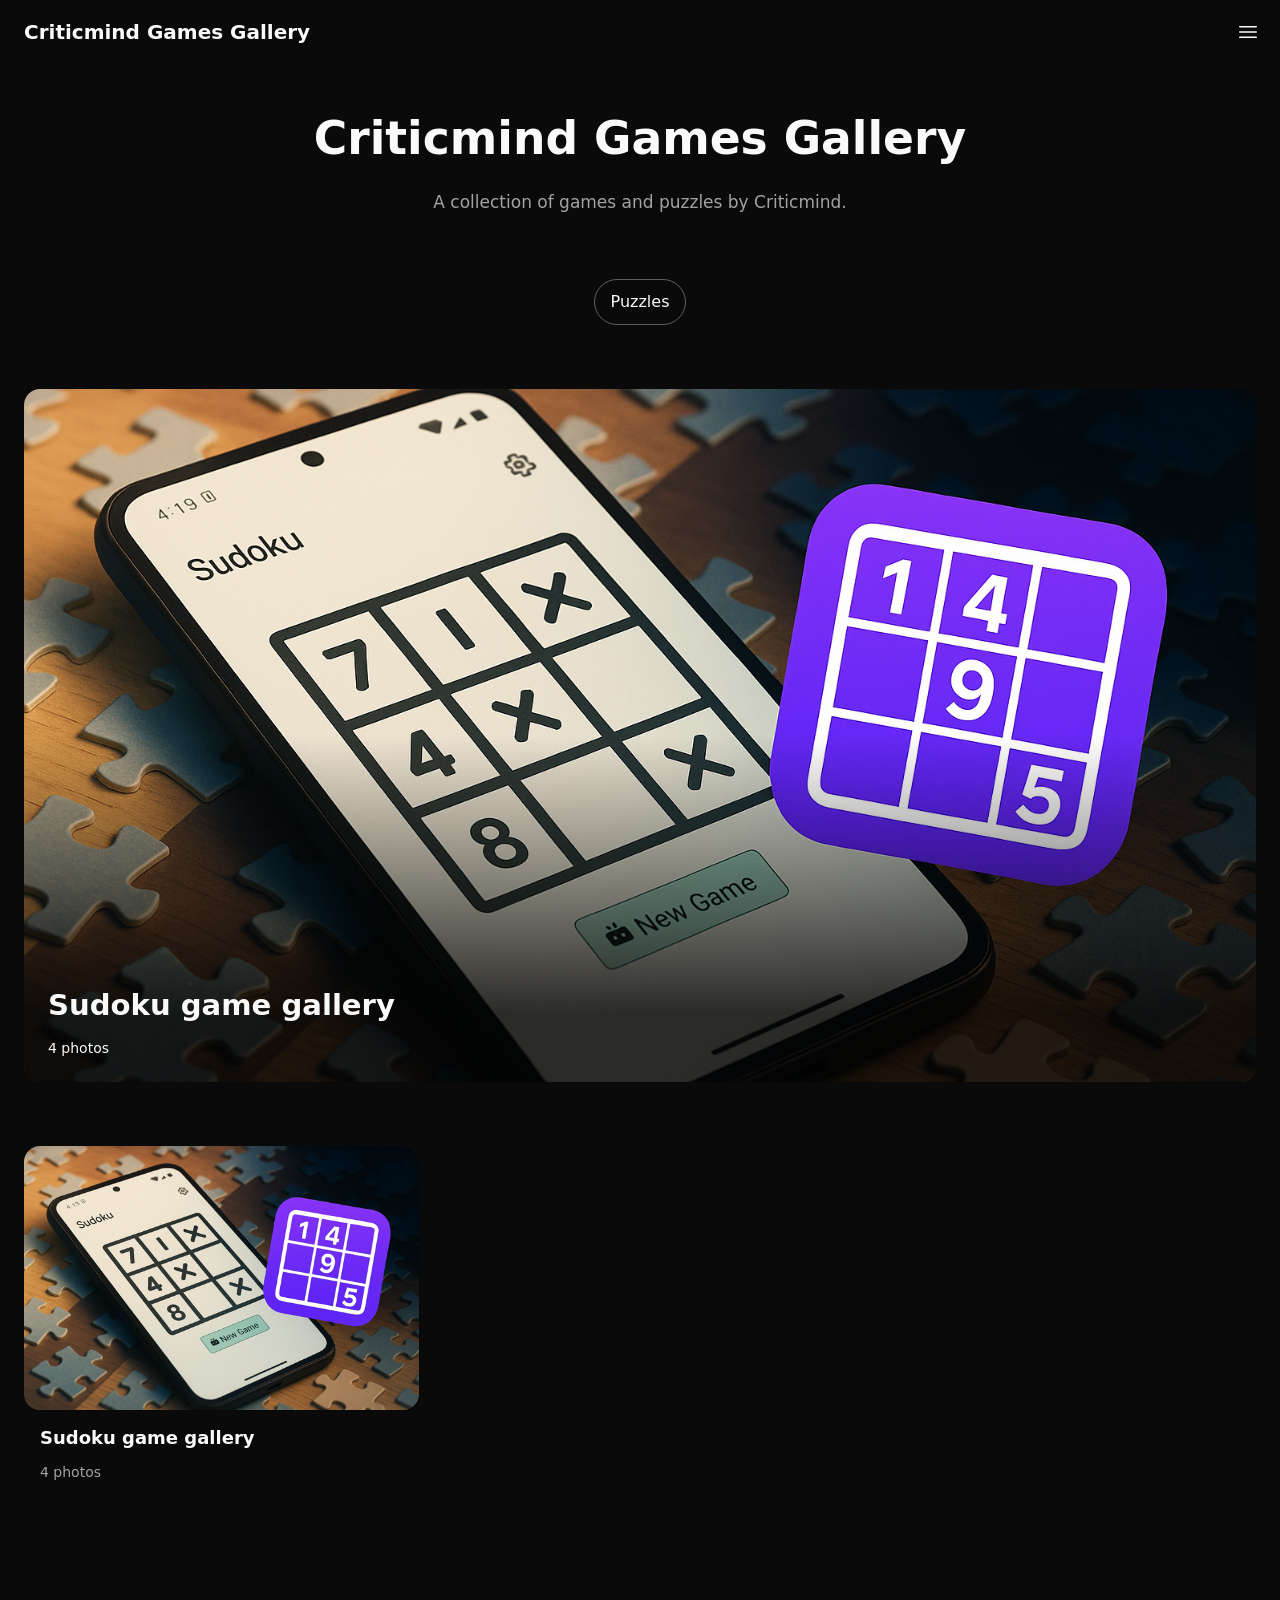
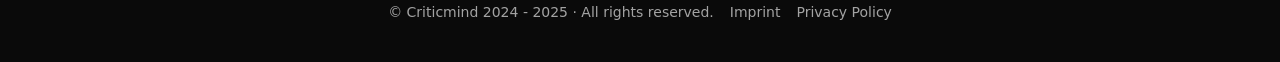
==== index.html @ 941fc6f4 "Deploying to gh-pages from @ criticmindgames/criticmindgames.github.io@0c08d583af8edd63ed0936f1e51c1" ====
<!doctype html><html class=dark lang=en><head><meta name=generator content="Hugo 0.150.1"><meta charset=utf-8><meta name=viewport content="width=device-width,initial-scale=1"><title>Criticmind Games Gallery - Criticmind Games Gallery</title><link rel=canonical href=/><link rel=icon type=image/svg+xml href=/images/favicon.svg><link rel=icon type=image/png href=/images/favicon.png><link rel=apple-touch-icon sizes=180x180 href=/images/apple-touch-icon.png><meta name=description content="A collection of games and puzzles by Criticmind."><meta name=robots content="index, follow"><link rel=alternate type=application/rss+xml href=/index.xml title="Criticmind Games Gallery"><meta property="og:url" content="/"><meta property="og:site_name" content="Criticmind Games Gallery"><meta property="og:title" content="Criticmind Games Gallery"><meta property="og:description" content="A collection of games and puzzles by Criticmind."><meta property="og:locale" content="en"><meta property="og:type" content="website"><link rel=stylesheet href=/css/main.min.6031f18919a5919243f3aef7c58df672be3052a45dd4517b8fc728761fda4de4.css><script src=/js/main.0de0d73fb334e8aef574046cb537325b517c7abcd818150338b9a53e8d3b8dc2.js defer></script></head><body><header><a class=btn href=/>Criticmind Games Gallery</a><ul><li><button class="btn btn-square" id=menu-toggle aria-expanded=false type=button title=Menu>
<svg class="icon-menu" width="24" height="24" fill="currentColor" viewBox="0 0 24 24" aria-hidden="true"><path clip-rule="evenodd" fill-rule="evenodd" d="M3 6.75A.75.75.0 013.75 6h16.5a.75.75.0 010 1.5H3.75A.75.75.0 013 6.75zM3 12a.75.75.0 01.75-.75h16.5a.75.75.0 010 1.5H3.75A.75.75.0 013 12zm0 5.25a.75.75.0 01.75-.75h16.5a.75.75.0 010 1.5H3.75A.75.75.0 013 17.25z"/></svg>
<svg class="icon-close hidden" width="24" height="24" fill="currentColor" viewBox="0 0 24 24" aria-hidden="true"><path clip-rule="evenodd" fill-rule="evenodd" d="M5.47 5.47a.75.75.0 011.06.0L12 10.94l5.47-5.47a.75.75.0 111.06 1.06L13.06 12l5.47 5.47a.75.75.0 11-1.06 1.06L12 13.06l-5.47 5.47a.75.75.0 01-1.06-1.06L10.94 12 5.47 6.53a.75.75.0 010-1.06z"/></svg></button></li></ul></header><menu class=hidden id=menu><li itemscope itemtype=http://www.schema.org/SiteNavigationElement><a aria-current=true href=/ itemprop=url><span itemprop=name>Home</span></a></li><li itemscope itemtype=http://www.schema.org/SiteNavigationElement><a aria-current=false href=/sudoku/ itemprop=url><span itemprop=name>Sudoku game gallery</span></a></li><li itemscope itemtype=http://www.schema.org/SiteNavigationElement><a aria-current=false href=/policy/ itemprop=url><span itemprop=name>Privacy Policy</span></a></li><li itemscope itemtype=http://www.schema.org/SiteNavigationElement><a aria-current=false href=/about/ itemprop=url><span itemprop=name>About</span></a></li></menu><main><hgroup><h1>Criticmind Games Gallery</h1><p>A collection of games and puzzles by Criticmind.</p></hgroup><nav class=categories><ul><li><a href=/categories/puzzles/>Puzzles</a></li></ul></nav><section class=featured><a class=featured-card href=/sudoku/ style=background-color:#2c2c28;background-image:url(/sudoku/cover_hu_72b6e15ab515f814.png)><div><h2>Sudoku game gallery</h2><p>4 photos</p></div></a></section><section class=galleries><a class=card href=/sudoku/ title="Sudoku game gallery"><figure style=background-color:#2d2d29><img class=lazyload width=600 height=400 data-src=/sudoku/cover_hu_c2ac2a76b41b981c.png alt="Sudoku game gallery"></figure><div><h2>Sudoku game gallery</h2><p>4 photos</p></div></a></section></main><footer><section>© Criticmind 2024 - 2025 · All rights reserved.
<a href=/imprint/>Imprint
</a><a href=/policy/>Privacy Policy</a></section></footer></body></html>
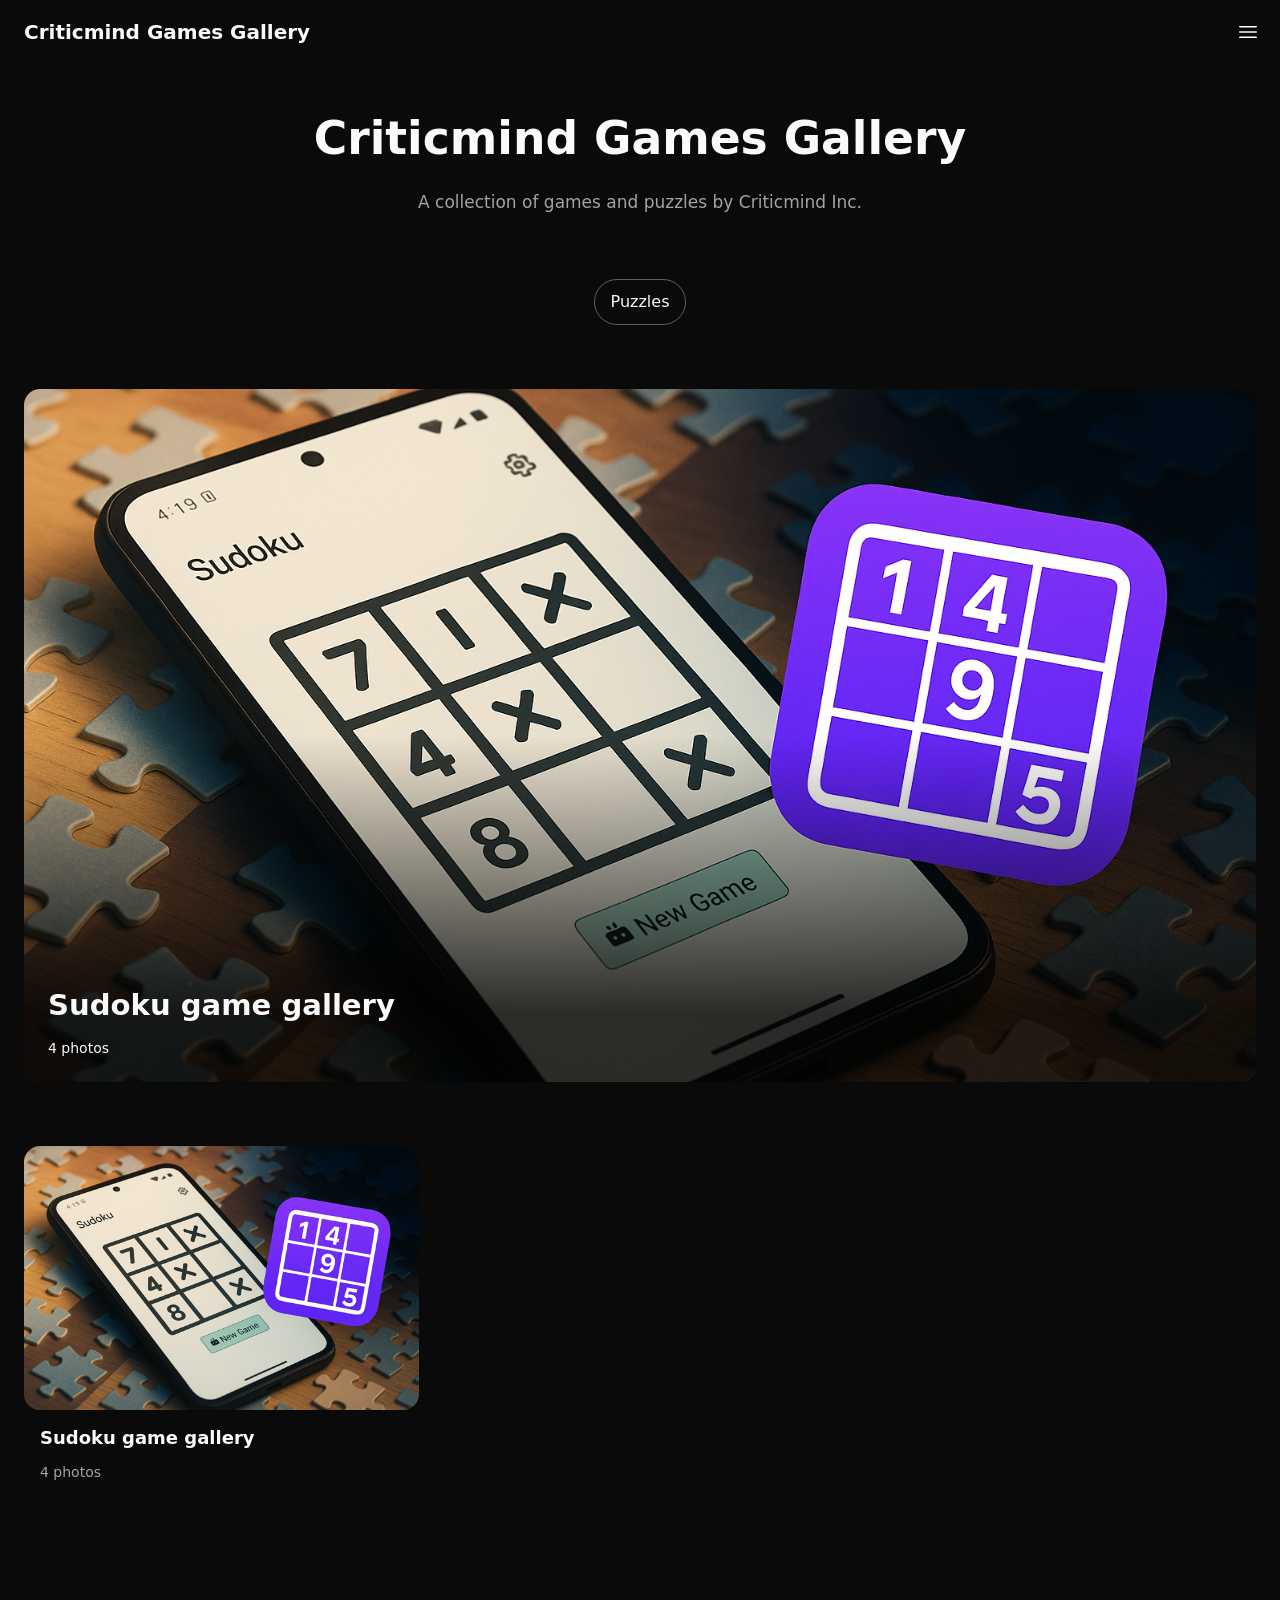
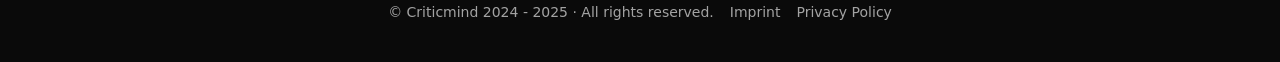
==== commit ca4d4f5a: "Deploying to gh-pages from @ criticmindgames/criticmindgames.github.io@8809ddbabf84210c10c15bab7c80f" ====
--- a/index.html
+++ b/index.html
@@ -1,5 +1,5 @@
-<!doctype html><html class=dark lang=en><head><meta name=generator content="Hugo 0.150.1"><meta charset=utf-8><meta name=viewport content="width=device-width,initial-scale=1"><title>Criticmind Games Gallery - Criticmind Games Gallery</title><link rel=canonical href=/><link rel=icon type=image/svg+xml href=/images/favicon.svg><link rel=icon type=image/png href=/images/favicon.png><link rel=apple-touch-icon sizes=180x180 href=/images/apple-touch-icon.png><meta name=description content="A collection of games and puzzles by Criticmind."><meta name=robots content="index, follow"><link rel=alternate type=application/rss+xml href=/index.xml title="Criticmind Games Gallery"><meta property="og:url" content="/"><meta property="og:site_name" content="Criticmind Games Gallery"><meta property="og:title" content="Criticmind Games Gallery"><meta property="og:description" content="A collection of games and puzzles by Criticmind."><meta property="og:locale" content="en"><meta property="og:type" content="website"><link rel=stylesheet href=/css/main.min.6031f18919a5919243f3aef7c58df672be3052a45dd4517b8fc728761fda4de4.css><script src=/js/main.0de0d73fb334e8aef574046cb537325b517c7abcd818150338b9a53e8d3b8dc2.js defer></script></head><body><header><a class=btn href=/>Criticmind Games Gallery</a><ul><li><button class="btn btn-square" id=menu-toggle aria-expanded=false type=button title=Menu>
+<!doctype html><html class=dark lang=en><head><meta name=generator content="Hugo 0.150.1"><meta charset=utf-8><meta name=viewport content="width=device-width,initial-scale=1"><title>Criticmind Games Gallery - Criticmind Games Gallery</title><link rel=canonical href=/><link rel=icon type=image/svg+xml href=/images/favicon.svg><link rel=icon type=image/png href=/images/favicon.png><link rel=apple-touch-icon sizes=180x180 href=/images/apple-touch-icon.png><meta name=description content="A collection of games and puzzles by Criticmind Inc."><meta name=robots content="index, follow"><link rel=alternate type=application/rss+xml href=/index.xml title="Criticmind Games Gallery"><meta property="og:url" content="/"><meta property="og:site_name" content="Criticmind Games Gallery"><meta property="og:title" content="Criticmind Games Gallery"><meta property="og:description" content="A collection of games and puzzles by Criticmind Inc."><meta property="og:locale" content="en"><meta property="og:type" content="website"><link rel=stylesheet href=/css/main.min.6031f18919a5919243f3aef7c58df672be3052a45dd4517b8fc728761fda4de4.css><script src=/js/main.0de0d73fb334e8aef574046cb537325b517c7abcd818150338b9a53e8d3b8dc2.js defer></script></head><body><header><a class=btn href=/>Criticmind Games Gallery</a><ul><li><button class="btn btn-square" id=menu-toggle aria-expanded=false type=button title=Menu>
 <svg class="icon-menu" width="24" height="24" fill="currentColor" viewBox="0 0 24 24" aria-hidden="true"><path clip-rule="evenodd" fill-rule="evenodd" d="M3 6.75A.75.75.0 013.75 6h16.5a.75.75.0 010 1.5H3.75A.75.75.0 013 6.75zM3 12a.75.75.0 01.75-.75h16.5a.75.75.0 010 1.5H3.75A.75.75.0 013 12zm0 5.25a.75.75.0 01.75-.75h16.5a.75.75.0 010 1.5H3.75A.75.75.0 013 17.25z"/></svg>
-<svg class="icon-close hidden" width="24" height="24" fill="currentColor" viewBox="0 0 24 24" aria-hidden="true"><path clip-rule="evenodd" fill-rule="evenodd" d="M5.47 5.47a.75.75.0 011.06.0L12 10.94l5.47-5.47a.75.75.0 111.06 1.06L13.06 12l5.47 5.47a.75.75.0 11-1.06 1.06L12 13.06l-5.47 5.47a.75.75.0 01-1.06-1.06L10.94 12 5.47 6.53a.75.75.0 010-1.06z"/></svg></button></li></ul></header><menu class=hidden id=menu><li itemscope itemtype=http://www.schema.org/SiteNavigationElement><a aria-current=true href=/ itemprop=url><span itemprop=name>Home</span></a></li><li itemscope itemtype=http://www.schema.org/SiteNavigationElement><a aria-current=false href=/sudoku/ itemprop=url><span itemprop=name>Sudoku game gallery</span></a></li><li itemscope itemtype=http://www.schema.org/SiteNavigationElement><a aria-current=false href=/policy/ itemprop=url><span itemprop=name>Privacy Policy</span></a></li><li itemscope itemtype=http://www.schema.org/SiteNavigationElement><a aria-current=false href=/about/ itemprop=url><span itemprop=name>About</span></a></li></menu><main><hgroup><h1>Criticmind Games Gallery</h1><p>A collection of games and puzzles by Criticmind.</p></hgroup><nav class=categories><ul><li><a href=/categories/puzzles/>Puzzles</a></li></ul></nav><section class=featured><a class=featured-card href=/sudoku/ style=background-color:#2c2c28;background-image:url(/sudoku/cover_hu_72b6e15ab515f814.png)><div><h2>Sudoku game gallery</h2><p>4 photos</p></div></a></section><section class=galleries><a class=card href=/sudoku/ title="Sudoku game gallery"><figure style=background-color:#2d2d29><img class=lazyload width=600 height=400 data-src=/sudoku/cover_hu_c2ac2a76b41b981c.png alt="Sudoku game gallery"></figure><div><h2>Sudoku game gallery</h2><p>4 photos</p></div></a></section></main><footer><section>© Criticmind 2024 - 2025 · All rights reserved.
+<svg class="icon-close hidden" width="24" height="24" fill="currentColor" viewBox="0 0 24 24" aria-hidden="true"><path clip-rule="evenodd" fill-rule="evenodd" d="M5.47 5.47a.75.75.0 011.06.0L12 10.94l5.47-5.47a.75.75.0 111.06 1.06L13.06 12l5.47 5.47a.75.75.0 11-1.06 1.06L12 13.06l-5.47 5.47a.75.75.0 01-1.06-1.06L10.94 12 5.47 6.53a.75.75.0 010-1.06z"/></svg></button></li></ul></header><menu class=hidden id=menu><li itemscope itemtype=http://www.schema.org/SiteNavigationElement><a aria-current=true href=/ itemprop=url><span itemprop=name>Home</span></a></li><li itemscope itemtype=http://www.schema.org/SiteNavigationElement><a aria-current=false href=/sudoku/ itemprop=url><span itemprop=name>Sudoku game gallery</span></a></li><li itemscope itemtype=http://www.schema.org/SiteNavigationElement><a aria-current=false href=/policy/ itemprop=url><span itemprop=name>Privacy Policy</span></a></li><li itemscope itemtype=http://www.schema.org/SiteNavigationElement><a aria-current=false href=/about/ itemprop=url><span itemprop=name>About</span></a></li></menu><main><hgroup><h1>Criticmind Games Gallery</h1><p>A collection of games and puzzles by Criticmind Inc.</p></hgroup><nav class=categories><ul><li><a href=/categories/puzzles/>Puzzles</a></li></ul></nav><section class=featured><a class=featured-card href=/sudoku/ style=background-color:#2c2c28;background-image:url(/sudoku/cover_hu_72b6e15ab515f814.png)><div><h2>Sudoku game gallery</h2><p>4 photos</p></div></a></section><section class=galleries><a class=card href=/sudoku/ title="Sudoku game gallery"><figure style=background-color:#2d2d29><img class=lazyload width=600 height=400 data-src=/sudoku/cover_hu_c2ac2a76b41b981c.png alt="Sudoku game gallery"></figure><div><h2>Sudoku game gallery</h2><p>4 photos</p></div></a></section></main><footer><section>© Criticmind 2024 - 2025 · All rights reserved.
 <a href=/imprint/>Imprint
 </a><a href=/policy/>Privacy Policy</a></section></footer></body></html>
